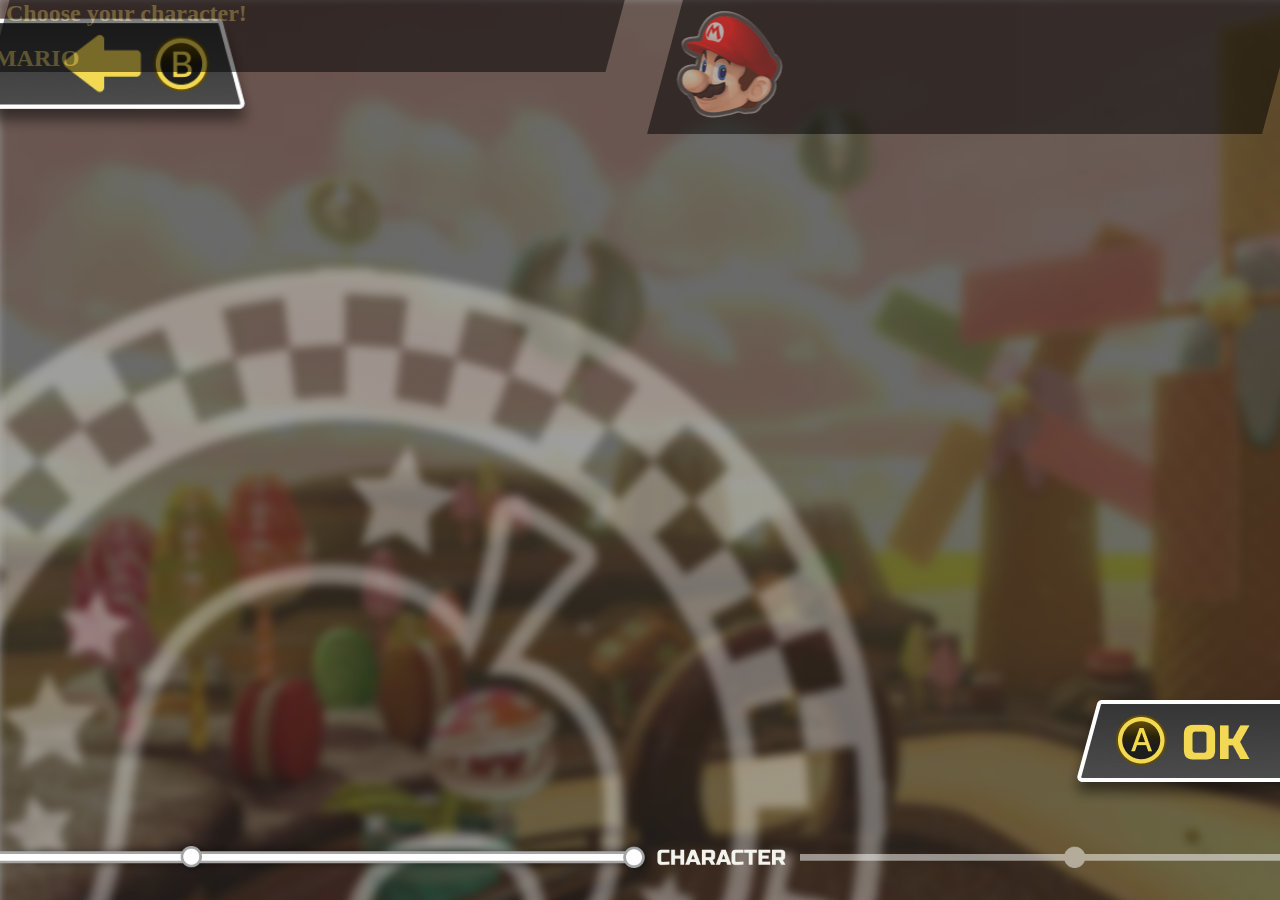
==== html/character.html @ 7163ffdd "WIP" ====
<!DOCTYPE html>
<html lang="en">




<head>
    <meta charset="UTF-8">
    <meta name="viewport" content="width=device-width, initial-scale=1.0">
    <title>Character Selection Page</title>

    <link rel="stylesheet" href="../css/character.css">
</head>




<body>

    <button id="btnB" onclick="location.href='circuit.html'">
        <img src="../media/general/btnB.png" alt="Volver">
    </button>
    <button id="btnA" onclick="location.href='vehicle.html'">
        <img src="../media/general/btnA.png" alt="Aceptar">
    </button>

    <div><img src="../media/character/char_progressBar.png" alt="" id="progressbar"></div>

    <main>
        <div class="cont skew blackbg">
            <div class="blackbg"><h2 class="notskew">Choose your character!</h2></div>
            <div class="notskew"><img src="" alt=""></div>
            <div class="blackbg"><h2 class="notskew" >MARIO</h2></div>
        </div>
    
        <div class="cont spcont skew blackbg">
            <img src="../media/character/mario_th.png" alt="" class="notskew">
        </div>
    </main>

</body>
</html>
---- css/character.css ----
* {
    margin: 0;
    padding: 0;
}

body {
    width: 100%;
    height: 100%;
    background-image: url('../media/general/background2.png'); 
}

main {
    /* height: 100%; */
    display: flex;
    justify-content: center;
    gap: 50px;
    align-items: stretch;
}

h2 {
    color: rgba(243, 217, 83);
}

.cont {
    width: 716px;
    height: 100%;
}

.spcont {
    height: 50%;
}


.blackbg {
    background-color: rgba(0, 0, 0);
    opacity: .5;
}

.skew {
    transform: skew(-15deg);
}

.notskew {
    transform: skew(15deg);
}

#btnB {
    position: absolute;
    background: none;
    border: none;
    cursor: pointer;
}

#btnA {
    position: absolute;
    background: none;
    border: none;
    cursor: pointer;
    bottom: 0;
    right: 0;
}

#progressbar {
    width: 100%;
    height: auto;
    position: absolute;
    bottom: 0;
}

button:hover {
    transform: scale(1.1); 
    transition: transform 0.3s ease;
}
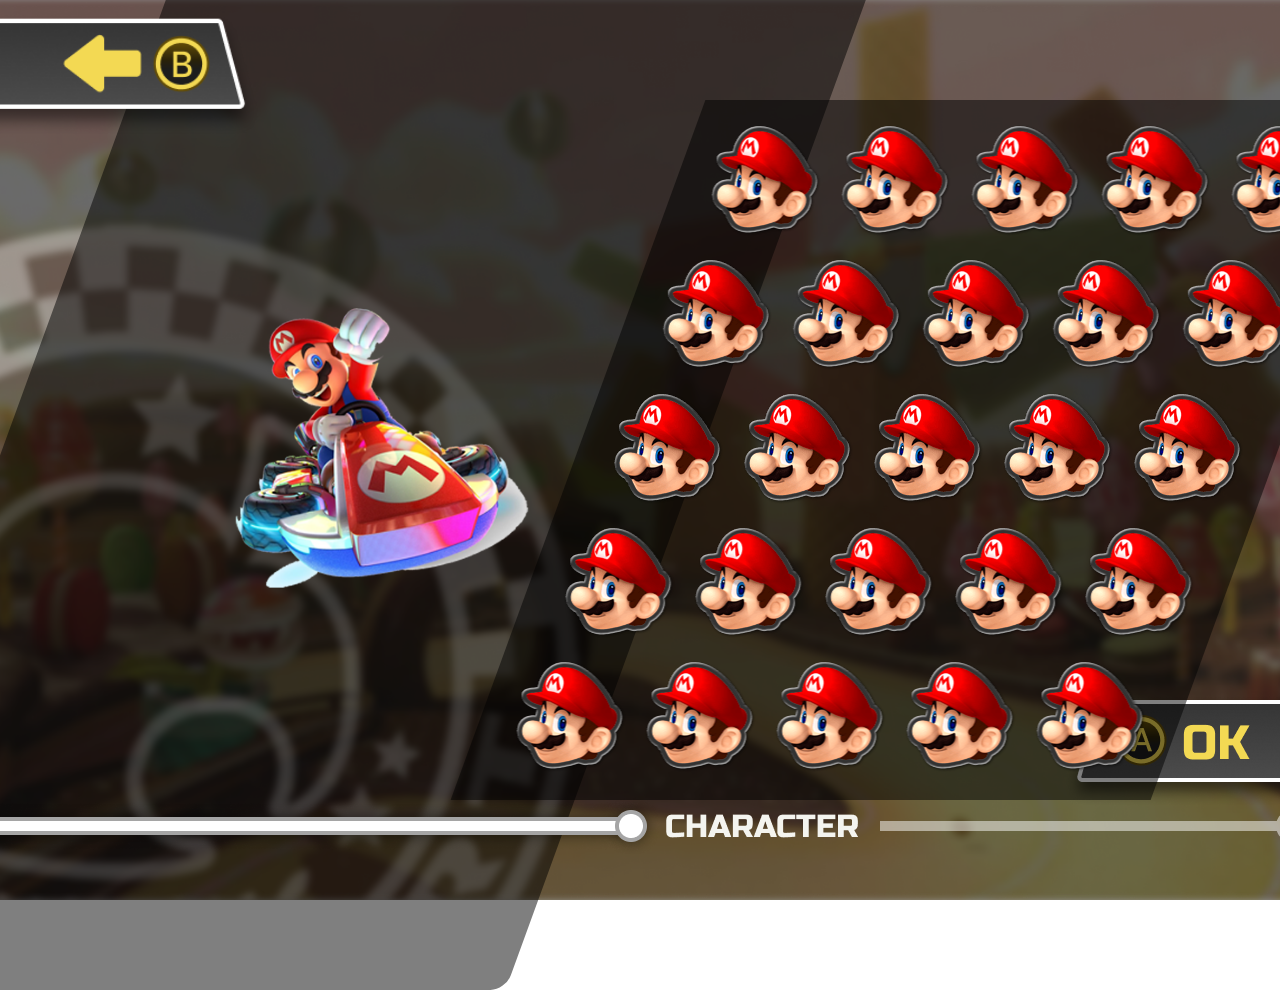
==== commit dc69d3c8: "Character Black-bg in place" ====
--- a/html/character.html
+++ b/html/character.html
@@ -1,5 +1,6 @@
 <!DOCTYPE html>
 <html lang="en">
+
 
 
 
@@ -8,15 +9,146 @@
     <meta charset="UTF-8">
     <meta name="viewport" content="width=device-width, initial-scale=1.0">
     <title>Character Selection Page</title>
-
     <link rel="stylesheet" href="../css/character.css">
 </head>
 
 
 
 
+
 <body>
-
+    <!-- Pantalla de carga -->
+    <!-- <div id="loading">Loading...</div> -->
+
+    <main>
+        <!-- Sección izquierda (Vehículos) -->
+        <section class="left">
+            <div class="black-background-character">
+                <div class="title-container">
+                    <h2>Choose your Vehicle!</h2>
+                </div>
+            </div>
+
+            <div class="character-container">
+                <div class="character-background">
+                    <img id="mario" src="../media/character/Mario_mario_kart_8_deluxe.png" alt="Mario en el coche" class="character">
+                </div> 
+            </div>
+        </section>
+
+        <!-- Sección derecha (Mario en el vehículo) -->
+        <section class="right">
+            <div class="black-background-vehicle"></div>
+
+            <div class="skew">
+                <div class="character-cont">
+                    <div class="char-icon">
+                        <img src="../media/character/mario_th.png" alt="">
+                    </div>
+                    <div class="char-icon">
+                        <img src="../media/character/mario_th.png" alt="">
+                    </div>
+                    <div class="char-icon">
+                        <img src="../media/character/mario_th.png" alt="">
+                    </div>
+                    <div class="char-icon">
+                        <img src="../media/character/mario_th.png" alt="">
+                    </div>
+                    <div class="char-icon">
+                        <img src="../media/character/mario_th.png" alt="">
+                    </div>
+
+                    <div class="char-icon">
+                        <img src="../media/character/mario_th.png" alt="">
+                    </div>
+                    <div class="char-icon">
+                        <img src="../media/character/mario_th.png" alt="">
+                    </div>
+                    <div class="char-icon">
+                        <img src="../media/character/mario_th.png" alt="">
+                    </div>
+                    <div class="char-icon">
+                        <img src="../media/character/mario_th.png" alt="">
+                    </div>
+                    <div class="char-icon">
+                        <img src="../media/character/mario_th.png" alt="">
+                    </div>
+
+                    <div class="char-icon">
+                        <img src="../media/character/mario_th.png" alt="">
+                    </div>
+                    <div class="char-icon">
+                        <img src="../media/character/mario_th.png" alt="">
+                    </div>
+                    <div class="char-icon">
+                        <img src="../media/character/mario_th.png" alt="">
+                    </div>
+                    <div class="char-icon">
+                        <img src="../media/character/mario_th.png" alt="">
+                    </div>
+                    <div class="char-icon">
+                        <img src="../media/character/mario_th.png" alt="">
+                    </div>
+
+                    <div class="char-icon">
+                        <img src="../media/character/mario_th.png" alt="">
+                    </div>
+                    <div class="char-icon">
+                        <img src="../media/character/mario_th.png" alt="">
+                    </div>
+                    <div class="char-icon">
+                        <img src="../media/character/mario_th.png" alt="">
+                    </div>
+                    <div class="char-icon">
+                        <img src="../media/character/mario_th.png" alt="">
+                    </div>
+                    <div class="char-icon">
+                        <img src="../media/character/mario_th.png" alt="">
+                    </div>
+
+                    <div class="char-icon">
+                        <img src="../media/character/mario_th.png" alt="">
+                    </div>
+                    <div class="char-icon">
+                        <img src="../media/character/mario_th.png" alt="">
+                    </div>
+                    <div class="char-icon">
+                        <img src="../media/character/mario_th.png" alt="">
+                    </div>
+                    <div class="char-icon">
+                        <img src="../media/character/mario_th.png" alt="">
+                    </div>
+                    <div class="char-icon">
+                        <img src="../media/character/mario_th.png" alt="">
+                    </div>
+                </div>
+            </div>
+
+
+
+            <!-- <div class="vehicle-container"> -->
+                <!-- Flecha izquierda -->
+                <!-- <button class="arrow left-arrow" id="left-arrow">
+                    <img src="../media/vehicles/flecha-izq.png" alt="Anterior">
+                </button> -->
+
+                <!-- Carrusel de vehículos -->
+                <!-- <div class="vehicle-background">
+                    <img id="vehicle" src="../media/vehicles/car.png" alt="Vehículo" class="vehicle">
+                </div> -->
+
+                <!-- Flecha derecha -->
+                <!-- <button class="arrow right-arrow" id="right-arrow">
+                    <img src="../media/vehicles/flecha_drch.png" alt="Siguiente">
+                </button> -->
+            <!-- </div>  -->
+
+
+            
+        </section>
+    </main>
+
+    <!-- Botones -->
     <button id="btnB" onclick="location.href='circuit.html'">
         <img src="../media/general/btnB.png" alt="Volver">
     </button>
@@ -24,19 +156,56 @@
         <img src="../media/general/btnA.png" alt="Aceptar">
     </button>
 
-    <div><img src="../media/character/char_progressBar.png" alt="" id="progressbar"></div>
-
-    <main>
-        <div class="cont skew blackbg">
-            <div class="blackbg"><h2 class="notskew">Choose your character!</h2></div>
-            <div class="notskew"><img src="" alt=""></div>
-            <div class="blackbg"><h2 class="notskew" >MARIO</h2></div>
-        </div>
-    
-        <div class="cont spcont skew blackbg">
-            <img src="../media/character/mario_th.png" alt="" class="notskew">
-        </div>
-    </main>
-
+    <!-- Barra de progreso -->
+    <div class="bottom-image">
+        <img src="../media/character/char_progressBar.png" alt="Barra de progreso">
+    </div>
+
+    <!-- Script para el carrusel -->
+    <script>
+        const vehicles = [
+            { name: 'car', marioImg: 'mario_coche.png' },
+            { name: 'car1', marioImg: 'mario_coche1.png' },
+            { name: 'car2', marioImg: 'mario_coche2.png' },
+            { name: 'car3', marioImg: 'mario_coche3.png' },
+            { name: 'car4', marioImg: 'mario_coche4.png' },
+            { name: 'car5', marioImg: 'mario_coche5.png' }
+        ];
+
+        let currentVehicleIndex = 0;
+
+        const vehicleImg = document.getElementById("vehicle");
+        const marioImg = document.getElementById("mario");
+        const title = document.querySelector('h2');
+
+        function updateTitle(vehicle) {
+            title.innerHTML = `You selected: ${vehicle}`;
+        }
+
+        function changeVehicle(direction) {
+            currentVehicleIndex += direction;
+
+            if (currentVehicleIndex < 0) {
+                currentVehicleIndex = vehicles.length - 1;
+            } else if (currentVehicleIndex >= vehicles.length) {
+                currentVehicleIndex = 0;
+            }
+
+            const vehicle = vehicles[currentVehicleIndex];
+            updateTitle(vehicle.name);
+
+            // Cambiar imágenes de vehículo y Mario
+            vehicleImg.src = "../media/vehicles/" + vehicle.name + ".png";
+            marioImg.src = "../media/vehicles/" + vehicle.marioImg;
+        }
+
+        document.getElementById('left-arrow').addEventListener('click', () => changeVehicle(-1));
+        document.getElementById('right-arrow').addEventListener('click', () => changeVehicle(1));
+
+        // Pantalla de carga
+        window.addEventListener('load', () => {
+            document.getElementById('loading').style.display = 'none';
+        });
+    </script>
 </body>
 </html>--- a/css/character.css
+++ b/css/character.css
@@ -1,73 +1,197 @@
 * {
     margin: 0;
     padding: 0;
+    box-sizing: border-box;
 }
 
 body {
-    width: 100%;
-    height: 100%;
+    width: 100vw;
+    height: 100vh;
+    display: flex;
+    justify-content: center;
+    align-items: center;
     background-image: url('../media/general/background2.png'); 
+    background-size: cover;
+    background-position: center;
+    background-repeat: no-repeat;
+    font-family: Arial, sans-serif;
+    overflow: hidden;
+    position: relative;
 }
 
 main {
-    /* height: 100%; */
+    display: flex;
+    justify-content: space-between;
+    align-items: center;
+    width: 90%;
+    height: 90%;
+    position: relative;
+}
+
+.left, .right {
+    width: 50%;
     display: flex;
     justify-content: center;
-    gap: 50px;
-    align-items: stretch;
+    align-items: center;
+    position: relative;
+}
+
+.black-background-vehicle {
+    position: absolute;
+    top: 50%;
+    left: 50%;
+    width: 700px;
+    height: 700px;
+    transform: translate(-50%, -50%) skew(-20deg);
+    background: rgba(0, 0, 0, 0.5);
+    border-radius: 0;
+    z-index: 1;
+}
+
+.black-background-character {
+    position: absolute;
+    width: 700px;
+    height: 1080px;
+    background: rgba(0, 0, 0, 0.5);
+    border-radius: 15px;
+    transform: skew(-20deg);
+}
+
+.character-cont {
+    display: flex;
+    align-items: center;
+    justify-content: center;
+    position: relative;
+    width: 700px;
+    height: 100%;
+    z-index: 1;
+    flex-wrap: wrap;
+}
+
+.skew {
+    transform: skew(-20deg);
+    z-index: 1;
+}
+
+.char-icon {    
+    transform: skew(20deg);
+}
+
+.vehicle-background {
+    width: 300px;
+    height: 400px;
+    display: flex;
+    justify-content: center;
+    align-items: center;
+}
+
+.vehicle {
+    width: 160%; 
+    height: auto;
+    max-height: 1000%;
+    object-fit: contain;
+    z-index: 2;
+    transition: opacity 0.5s ease-in-out; 
+}
+
+.character-container {
+    position: absolute;
+    top: 50%;
+    left: 50%;
+    transform: translate(-50%, -50%);
+    display: flex;
+    justify-content: center;
+    align-items: center;
+    width: 1000%;
+    height: 1000%;
+}
+
+.title-container {
+    position: absolute;
+    top: 20px;
+    left: 50%;
+    transform: translateX(-50%) skew(20deg);
+    width: 100%;
+    text-align: center;
 }
 
 h2 {
-    color: rgba(243, 217, 83);
+    font-size: 36px;
+    color: rgba(243, 217, 83, 1);
+    margin: 0;
+    padding: 0;
+    z-index: 3;
 }
 
-.cont {
-    width: 716px;
-    height: 100%;
+.character-background {
+    position: relative;
+    width: 300px;
+    height: 400px;
+    display: flex;
+    justify-content: center;
+    align-items: center;
 }
 
-.spcont {
-    height: 50%;
+.character {
+    position: absolute;
+    width: 180%;
+    height: auto;
+    max-height: 300%;
+    object-fit: contain;
 }
 
-
-.blackbg {
-    background-color: rgba(0, 0, 0);
-    opacity: .5;
+.arrow {
+    position: absolute;
+    top: 50%;
+    transform: translateY(-50%);
+    background: none;
+    border: none;
+    cursor: pointer;
+    z-index: 3;
+    width: 60px;  
+    height: 60px;
 }
 
-.skew {
-    transform: skew(-15deg);
+.left-arrow {
+    left: -80px;
 }
 
-.notskew {
-    transform: skew(15deg);
+.right-arrow {
+    right: -80px;
 }
 
-#btnB {
+.arrow img {
+    width: 100%;
+    height: 100%;
+    object-fit: contain;
+}
+
+#btnB, #btnA {
     position: absolute;
     background: none;
     border: none;
     cursor: pointer;
 }
 
-#btnA {
-    position: absolute;
-    background: none;
-    border: none;
-    cursor: pointer;
-    bottom: 0;
-    right: 0;
+#btnB {
+    top: 0px;
+    left: 0px;
 }
 
-#progressbar {
-    width: 100%;
-    height: auto;
-    position: absolute;
-    bottom: 0;
+#btnA {
+    bottom: 0px;
+    right: 0px;
 }
 
 button:hover {
     transform: scale(1.1); 
     transition: transform 0.3s ease;
+}
+
+.bottom-image {
+    position: absolute;
+    bottom: 10px;
+    width: 100%;
+    display: flex;
+    justify-content: center;
 }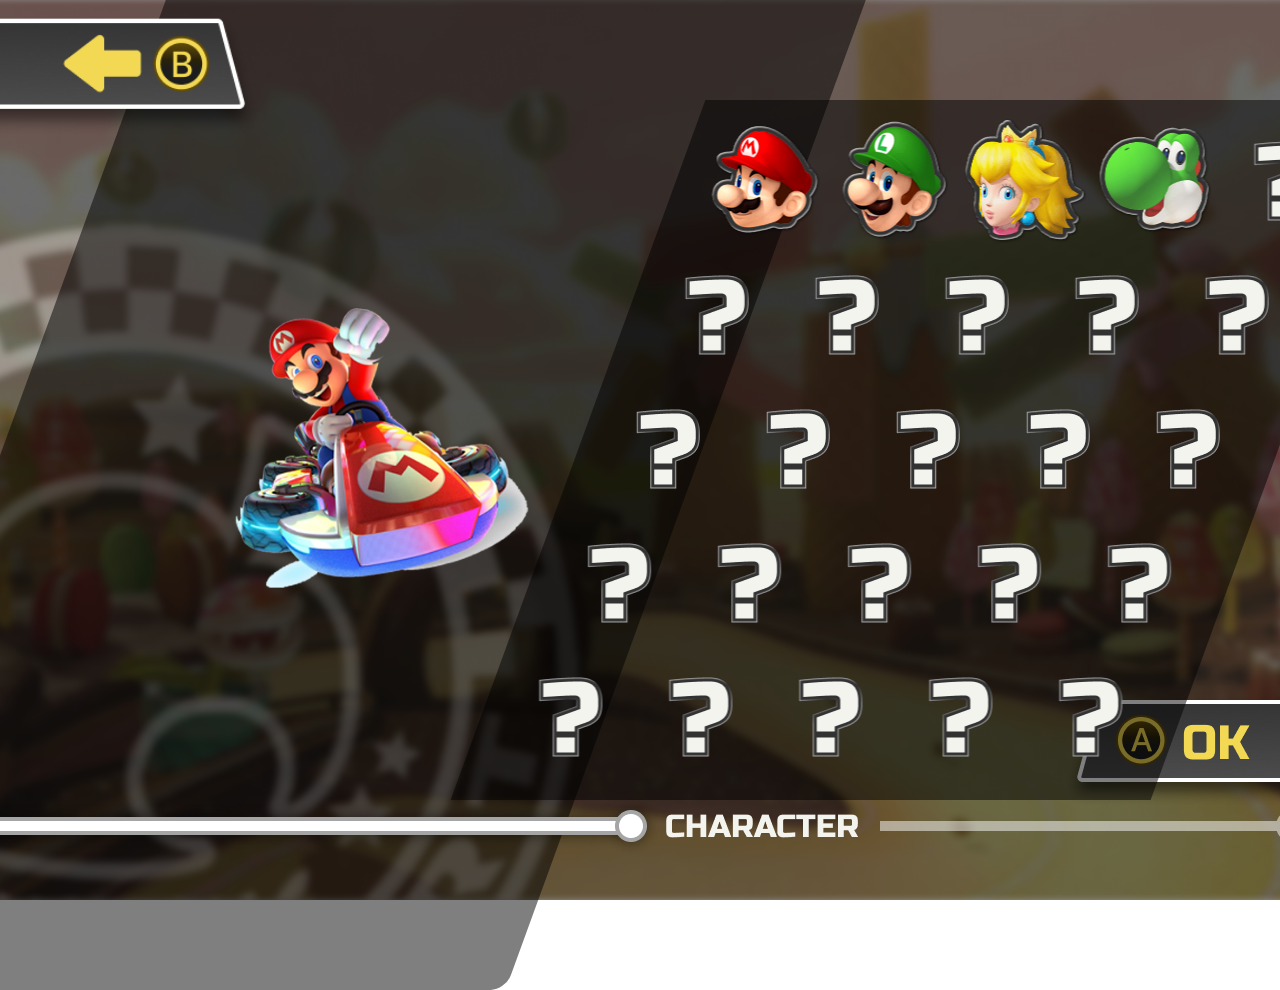
==== commit dfc45d40: "Char-icon imgs updated" ====
--- a/html/character.html
+++ b/html/character.html
@@ -46,80 +46,80 @@
                         <img src="../media/character/mario_th.png" alt="">
                     </div>
                     <div class="char-icon">
-                        <img src="../media/character/mario_th.png" alt="">
-                    </div>
-                    <div class="char-icon">
-                        <img src="../media/character/mario_th.png" alt="">
-                    </div>
-                    <div class="char-icon">
-                        <img src="../media/character/mario_th.png" alt="">
-                    </div>
-                    <div class="char-icon">
-                        <img src="../media/character/mario_th.png" alt="">
-                    </div>
-
-                    <div class="char-icon">
-                        <img src="../media/character/mario_th.png" alt="">
-                    </div>
-                    <div class="char-icon">
-                        <img src="../media/character/mario_th.png" alt="">
-                    </div>
-                    <div class="char-icon">
-                        <img src="../media/character/mario_th.png" alt="">
-                    </div>
-                    <div class="char-icon">
-                        <img src="../media/character/mario_th.png" alt="">
-                    </div>
-                    <div class="char-icon">
-                        <img src="../media/character/mario_th.png" alt="">
-                    </div>
-
-                    <div class="char-icon">
-                        <img src="../media/character/mario_th.png" alt="">
-                    </div>
-                    <div class="char-icon">
-                        <img src="../media/character/mario_th.png" alt="">
-                    </div>
-                    <div class="char-icon">
-                        <img src="../media/character/mario_th.png" alt="">
-                    </div>
-                    <div class="char-icon">
-                        <img src="../media/character/mario_th.png" alt="">
-                    </div>
-                    <div class="char-icon">
-                        <img src="../media/character/mario_th.png" alt="">
-                    </div>
-
-                    <div class="char-icon">
-                        <img src="../media/character/mario_th.png" alt="">
-                    </div>
-                    <div class="char-icon">
-                        <img src="../media/character/mario_th.png" alt="">
-                    </div>
-                    <div class="char-icon">
-                        <img src="../media/character/mario_th.png" alt="">
-                    </div>
-                    <div class="char-icon">
-                        <img src="../media/character/mario_th.png" alt="">
-                    </div>
-                    <div class="char-icon">
-                        <img src="../media/character/mario_th.png" alt="">
-                    </div>
-
-                    <div class="char-icon">
-                        <img src="../media/character/mario_th.png" alt="">
-                    </div>
-                    <div class="char-icon">
-                        <img src="../media/character/mario_th.png" alt="">
-                    </div>
-                    <div class="char-icon">
-                        <img src="../media/character/mario_th.png" alt="">
-                    </div>
-                    <div class="char-icon">
-                        <img src="../media/character/mario_th.png" alt="">
-                    </div>
-                    <div class="char-icon">
-                        <img src="../media/character/mario_th.png" alt="">
+                        <img src="../media/character/luigi_th.png" alt="">
+                    </div>
+                    <div class="char-icon">
+                        <img src="../media/character/peach_th.png" alt="">
+                    </div>
+                    <div class="char-icon">
+                        <img src="../media/character/yoshi_th.png" alt="">
+                    </div>
+                    <div class="char-icon">
+                        <img src="../media/character/unknown_th.png" alt="">
+                    </div>
+
+                    <div class="char-icon">
+                        <img src="../media/character/unknown_th.png" alt="">
+                    </div>
+                    <div class="char-icon">
+                        <img src="../media/character/unknown_th.png" alt="">
+                    </div>
+                    <div class="char-icon">
+                        <img src="../media/character/unknown_th.png" alt="">
+                    </div>
+                    <div class="char-icon">
+                        <img src="../media/character/unknown_th.png" alt="">
+                    </div>
+                    <div class="char-icon">
+                        <img src="../media/character/unknown_th.png" alt="">
+                    </div>
+
+                    <div class="char-icon">
+                        <img src="../media/character/unknown_th.png" alt="">
+                    </div>
+                    <div class="char-icon">
+                        <img src="../media/character/unknown_th.png" alt="">
+                    </div>
+                    <div class="char-icon">
+                        <img src="../media/character/unknown_th.png" alt="">
+                    </div>
+                    <div class="char-icon">
+                        <img src="../media/character/unknown_th.png" alt="">
+                    </div>
+                    <div class="char-icon">
+                        <img src="../media/character/unknown_th.png" alt="">
+                    </div>
+
+                    <div class="char-icon">
+                        <img src="../media/character/unknown_th.png" alt="">
+                    </div>
+                    <div class="char-icon">
+                        <img src="../media/character/unknown_th.png" alt="">
+                    </div>
+                    <div class="char-icon">
+                        <img src="../media/character/unknown_th.png" alt="">
+                    </div>
+                    <div class="char-icon">
+                        <img src="../media/character/unknown_th.png" alt="">
+                    </div>
+                    <div class="char-icon">
+                        <img src="../media/character/unknown_th.png" alt="">
+                    </div>
+
+                    <div class="char-icon">
+                        <img src="../media/character/unknown_th.png" alt="">
+                    </div>
+                    <div class="char-icon">
+                        <img src="../media/character/unknown_th.png" alt="">
+                    </div>
+                    <div class="char-icon">
+                        <img src="../media/character/unknown_th.png" alt="">
+                    </div>
+                    <div class="char-icon">
+                        <img src="../media/character/unknown_th.png" alt="">
+                    </div>
+                    <div class="char-icon">
+                        <img src="../media/character/unknown_th.png" alt="">
                     </div>
                 </div>
             </div>
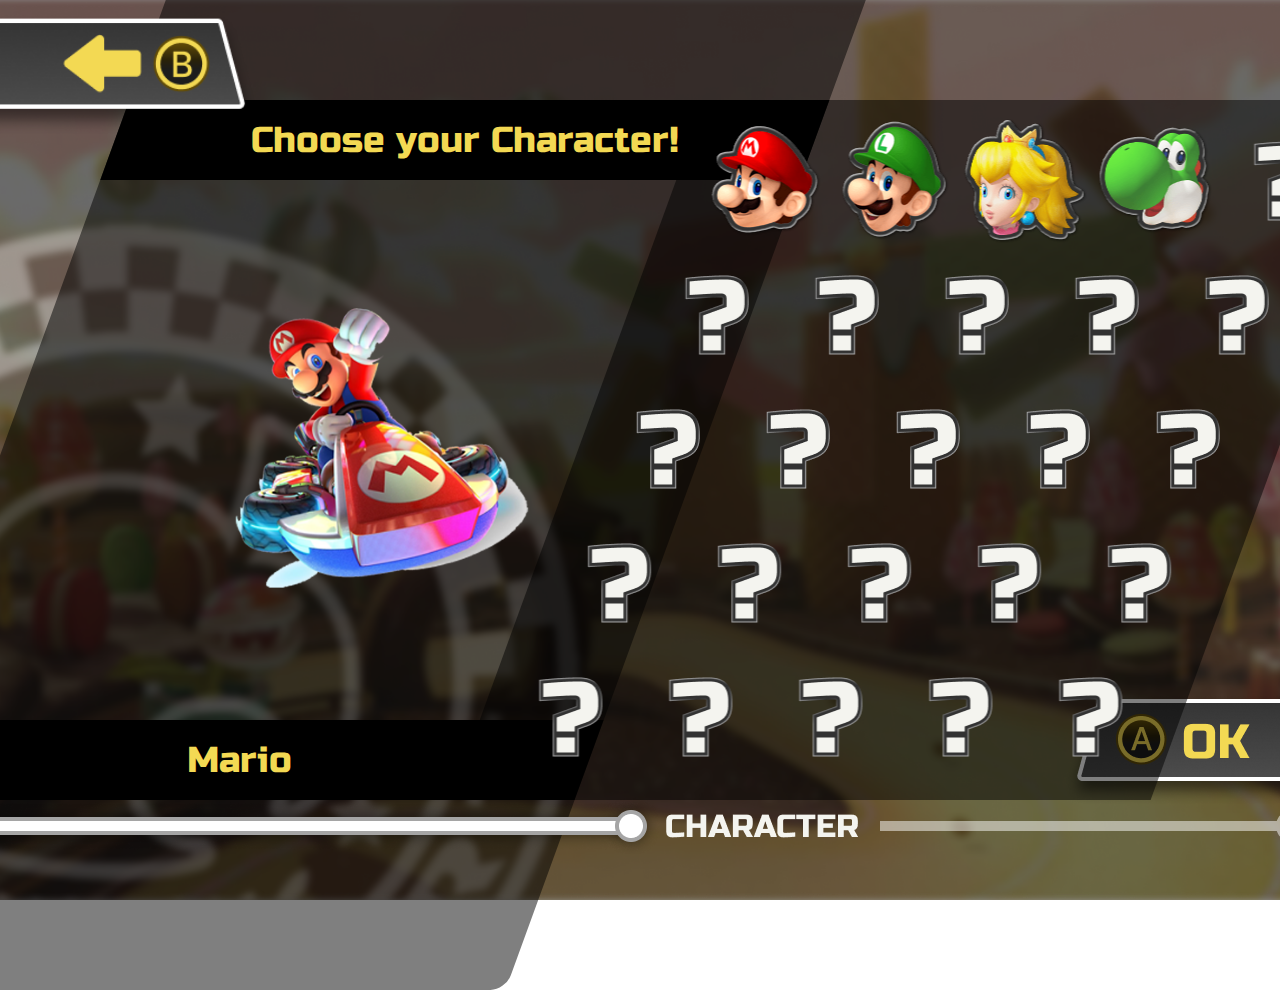
==== commit 0c651b69: "Character page design finished" ====
--- a/html/character.html
+++ b/html/character.html
@@ -10,6 +10,9 @@
     <meta name="viewport" content="width=device-width, initial-scale=1.0">
     <title>Character Selection Page</title>
     <link rel="stylesheet" href="../css/character.css">
+
+    <!-- Typography -->
+    <link rel="stylesheet" href="https://fonts.googleapis.com/css?family=Russo One">
 </head>
 
 
@@ -21,22 +24,25 @@
     <!-- <div id="loading">Loading...</div> -->
 
     <main>
-        <!-- Sección izquierda (Vehículos) -->
+        <!-- Sección izquierda (Personaje seleccionado) -->
         <section class="left">
             <div class="black-background-character">
                 <div class="title-container">
-                    <h2>Choose your Vehicle!</h2>
+                    <h2 class="notskew">Choose your Character!</h2>
                 </div>
             </div>
 
             <div class="character-container">
                 <div class="character-background">
                     <img id="mario" src="../media/character/Mario_mario_kart_8_deluxe.png" alt="Mario en el coche" class="character">
+                    <div class="title-container name-container skew">
+                        <h2 class="notskew">Mario</h2>
+                    </div>
                 </div> 
             </div>
         </section>
 
-        <!-- Sección derecha (Mario en el vehículo) -->
+        <!-- Sección derecha (iconos de los personajes) -->
         <section class="right">
             <div class="black-background-vehicle"></div>
 
@@ -122,28 +128,88 @@
                         <img src="../media/character/unknown_th.png" alt="">
                     </div>
                 </div>
+                <div class="character-cont" id="cursor-cont">
+                    <div class="cursor">
+                        <img src="../media/character/cursor.png" alt="">
+                    </div>
+                    <div class="cursor">
+                        <img src="../media/character/cursor.png" alt="">
+                    </div>
+                    <div class="cursor">
+                        <img src="../media/character/cursor.png" alt="">
+                    </div>
+                    <div class="cursor">
+                        <img src="../media/character/cursor.png" alt="">
+                    </div>
+                    <div class="cursor">
+                        <img src="../media/character/cursor.png" alt="">
+                    </div>
+
+                    <div class="cursor">
+                        <img src="../media/character/cursor.png" alt="">
+                    </div>
+                    <div class="cursor">
+                        <img src="../media/character/cursor.png" alt="">
+                    </div>
+                    <div class="cursor">
+                        <img src="../media/character/cursor.png" alt="">
+                    </div>
+                    <div class="cursor">
+                        <img src="../media/character/cursor.png" alt="">
+                    </div>
+                    <div class="cursor">
+                        <img src="../media/character/cursor.png" alt="">
+                    </div>
+
+                    <div class="cursor">
+                        <img src="../media/character/cursor.png" alt="">
+                    </div>
+                    <div class="cursor">
+                        <img src="../media/character/cursor.png" alt="">
+                    </div>
+                    <div class="cursor">
+                        <img src="../media/character/cursor.png" alt="">
+                    </div>
+                    <div class="cursor">
+                        <img src="../media/character/cursor.png" alt="">
+                    </div>
+                    <div class="cursor">
+                        <img src="../media/character/cursor.png" alt="">
+                    </div>
+
+                    <div class="cursor">
+                        <img src="../media/character/cursor.png" alt="">
+                    </div>
+                    <div class="cursor">
+                        <img src="../media/character/cursor.png" alt="">
+                    </div>
+                    <div class="cursor">
+                        <img src="../media/character/cursor.png" alt="">
+                    </div>
+                    <div class="cursor">
+                        <img src="../media/character/cursor.png" alt="">
+                    </div>
+                    <div class="cursor">
+                        <img src="../media/character/cursor.png" alt="">
+                    </div>
+
+                    <div class="cursor">
+                        <img src="../media/character/cursor.png" alt="">
+                    </div>
+                    <div class="cursor">
+                        <img src="../media/character/cursor.png" alt="">
+                    </div>
+                    <div class="cursor">
+                        <img src="../media/character/cursor.png" alt="">
+                    </div>
+                    <div class="cursor">
+                        <img src="../media/character/cursor.png" alt="">
+                    </div>
+                    <div class="cursor">
+                        <img src="../media/character/cursor.png" alt="">
+                    </div>
+                </div>
             </div>
-
-
-
-            <!-- <div class="vehicle-container"> -->
-                <!-- Flecha izquierda -->
-                <!-- <button class="arrow left-arrow" id="left-arrow">
-                    <img src="../media/vehicles/flecha-izq.png" alt="Anterior">
-                </button> -->
-
-                <!-- Carrusel de vehículos -->
-                <!-- <div class="vehicle-background">
-                    <img id="vehicle" src="../media/vehicles/car.png" alt="Vehículo" class="vehicle">
-                </div> -->
-
-                <!-- Flecha derecha -->
-                <!-- <button class="arrow right-arrow" id="right-arrow">
-                    <img src="../media/vehicles/flecha_drch.png" alt="Siguiente">
-                </button> -->
-            <!-- </div>  -->
-
-
             
         </section>
     </main>
@@ -161,51 +227,8 @@
         <img src="../media/character/char_progressBar.png" alt="Barra de progreso">
     </div>
 
-    <!-- Script para el carrusel -->
-    <script>
-        const vehicles = [
-            { name: 'car', marioImg: 'mario_coche.png' },
-            { name: 'car1', marioImg: 'mario_coche1.png' },
-            { name: 'car2', marioImg: 'mario_coche2.png' },
-            { name: 'car3', marioImg: 'mario_coche3.png' },
-            { name: 'car4', marioImg: 'mario_coche4.png' },
-            { name: 'car5', marioImg: 'mario_coche5.png' }
-        ];
-
-        let currentVehicleIndex = 0;
-
-        const vehicleImg = document.getElementById("vehicle");
-        const marioImg = document.getElementById("mario");
-        const title = document.querySelector('h2');
-
-        function updateTitle(vehicle) {
-            title.innerHTML = `You selected: ${vehicle}`;
-        }
-
-        function changeVehicle(direction) {
-            currentVehicleIndex += direction;
-
-            if (currentVehicleIndex < 0) {
-                currentVehicleIndex = vehicles.length - 1;
-            } else if (currentVehicleIndex >= vehicles.length) {
-                currentVehicleIndex = 0;
-            }
-
-            const vehicle = vehicles[currentVehicleIndex];
-            updateTitle(vehicle.name);
-
-            // Cambiar imágenes de vehículo y Mario
-            vehicleImg.src = "../media/vehicles/" + vehicle.name + ".png";
-            marioImg.src = "../media/vehicles/" + vehicle.marioImg;
-        }
-
-        document.getElementById('left-arrow').addEventListener('click', () => changeVehicle(-1));
-        document.getElementById('right-arrow').addEventListener('click', () => changeVehicle(1));
-
-        // Pantalla de carga
-        window.addEventListener('load', () => {
-            document.getElementById('loading').style.display = 'none';
-        });
-    </script>
+    <!-- jQuery & JS -->
+    <script src="https://cdnjs.cloudflare.com/ajax/libs/jquery/3.7.1/jquery.min.js" integrity="sha512-v2CJ7UaYy4JwqLDIrZUI/4hqeoQieOmAZNXBeQyjo21dadnwR+8ZaIJVT8EE2iyI61OV8e6M8PP2/4hpQINQ/g==" crossorigin="anonymous" referrerpolicy="no-referrer"></script>
+    <script src="../js/character.js"></script>
 </body>
 </html>--- a/css/character.css
+++ b/css/character.css
@@ -2,6 +2,9 @@
     margin: 0;
     padding: 0;
     box-sizing: border-box;
+
+    font-family: "Russo One";
+    font-weight: 400;
 }
 
 body {
@@ -14,7 +17,6 @@
     background-size: cover;
     background-position: center;
     background-repeat: no-repeat;
-    font-family: Arial, sans-serif;
     overflow: hidden;
     position: relative;
 }
@@ -26,6 +28,14 @@
     width: 90%;
     height: 90%;
     position: relative;
+}
+
+h2 {
+    font-size: 36px;
+    color: rgba(243, 217, 83, 1);
+    margin: 0;
+    padding: 0;
+    z-index: 3;
 }
 
 .left, .right {
@@ -64,17 +74,31 @@
     position: relative;
     width: 700px;
     height: 100%;
-    z-index: 1;
+    z-index: 2;
     flex-wrap: wrap;
 }
+
 
 .skew {
     transform: skew(-20deg);
     z-index: 1;
 }
 
+.notskew {
+    transform: skew(20deg);
+}
+
 .char-icon {    
     transform: skew(20deg);
+}
+
+.cursor {    
+    transform: skew(20deg);
+    opacity: 0;
+}
+
+.showcursor {
+    opacity: 100;
 }
 
 .vehicle-background {
@@ -108,20 +132,21 @@
 
 .title-container {
     position: absolute;
-    top: 20px;
-    left: 50%;
-    transform: translateX(-50%) skew(20deg);
-    width: 100%;
+    top: 190px;
+    width: 700px;
     text-align: center;
-}
-
-h2 {
-    font-size: 36px;
-    color: rgba(243, 217, 83, 1);
-    margin: 0;
-    padding: 0;
-    z-index: 3;
-}
+    background-color: black;
+    height: 80px;
+    display: flex;
+    justify-content: center;
+    align-items: center;
+}
+
+.name-container {
+    top: 470px;
+    right: -87px;
+}
+
 
 .character-background {
     position: relative;
@@ -140,37 +165,25 @@
     object-fit: contain;
 }
 
-.arrow {
-    position: absolute;
-    top: 50%;
-    transform: translateY(-50%);
+
+button:hover {
+    transform: scale(1.1); 
+}
+
+.bottom-image {
+    position: absolute;
+    bottom: 10px;
+    width: 100%;
+    display: flex;
+    justify-content: center;
+}
+
+#btnB, #btnA {
+    position: absolute;
     background: none;
     border: none;
     cursor: pointer;
-    z-index: 3;
-    width: 60px;  
-    height: 60px;
-}
-
-.left-arrow {
-    left: -80px;
-}
-
-.right-arrow {
-    right: -80px;
-}
-
-.arrow img {
-    width: 100%;
-    height: 100%;
-    object-fit: contain;
-}
-
-#btnB, #btnA {
-    position: absolute;
-    background: none;
-    border: none;
-    cursor: pointer;
+    transition: transform 0.3s ease;
 }
 
 #btnB {
@@ -183,15 +196,8 @@
     right: 0px;
 }
 
-button:hover {
-    transform: scale(1.1); 
-    transition: transform 0.3s ease;
-}
-
-.bottom-image {
-    position: absolute;
-    bottom: 10px;
-    width: 100%;
-    display: flex;
-    justify-content: center;
+#cursor-cont {
+    position: absolute;
+    bottom: 0px;
+    z-index: 1;
 }